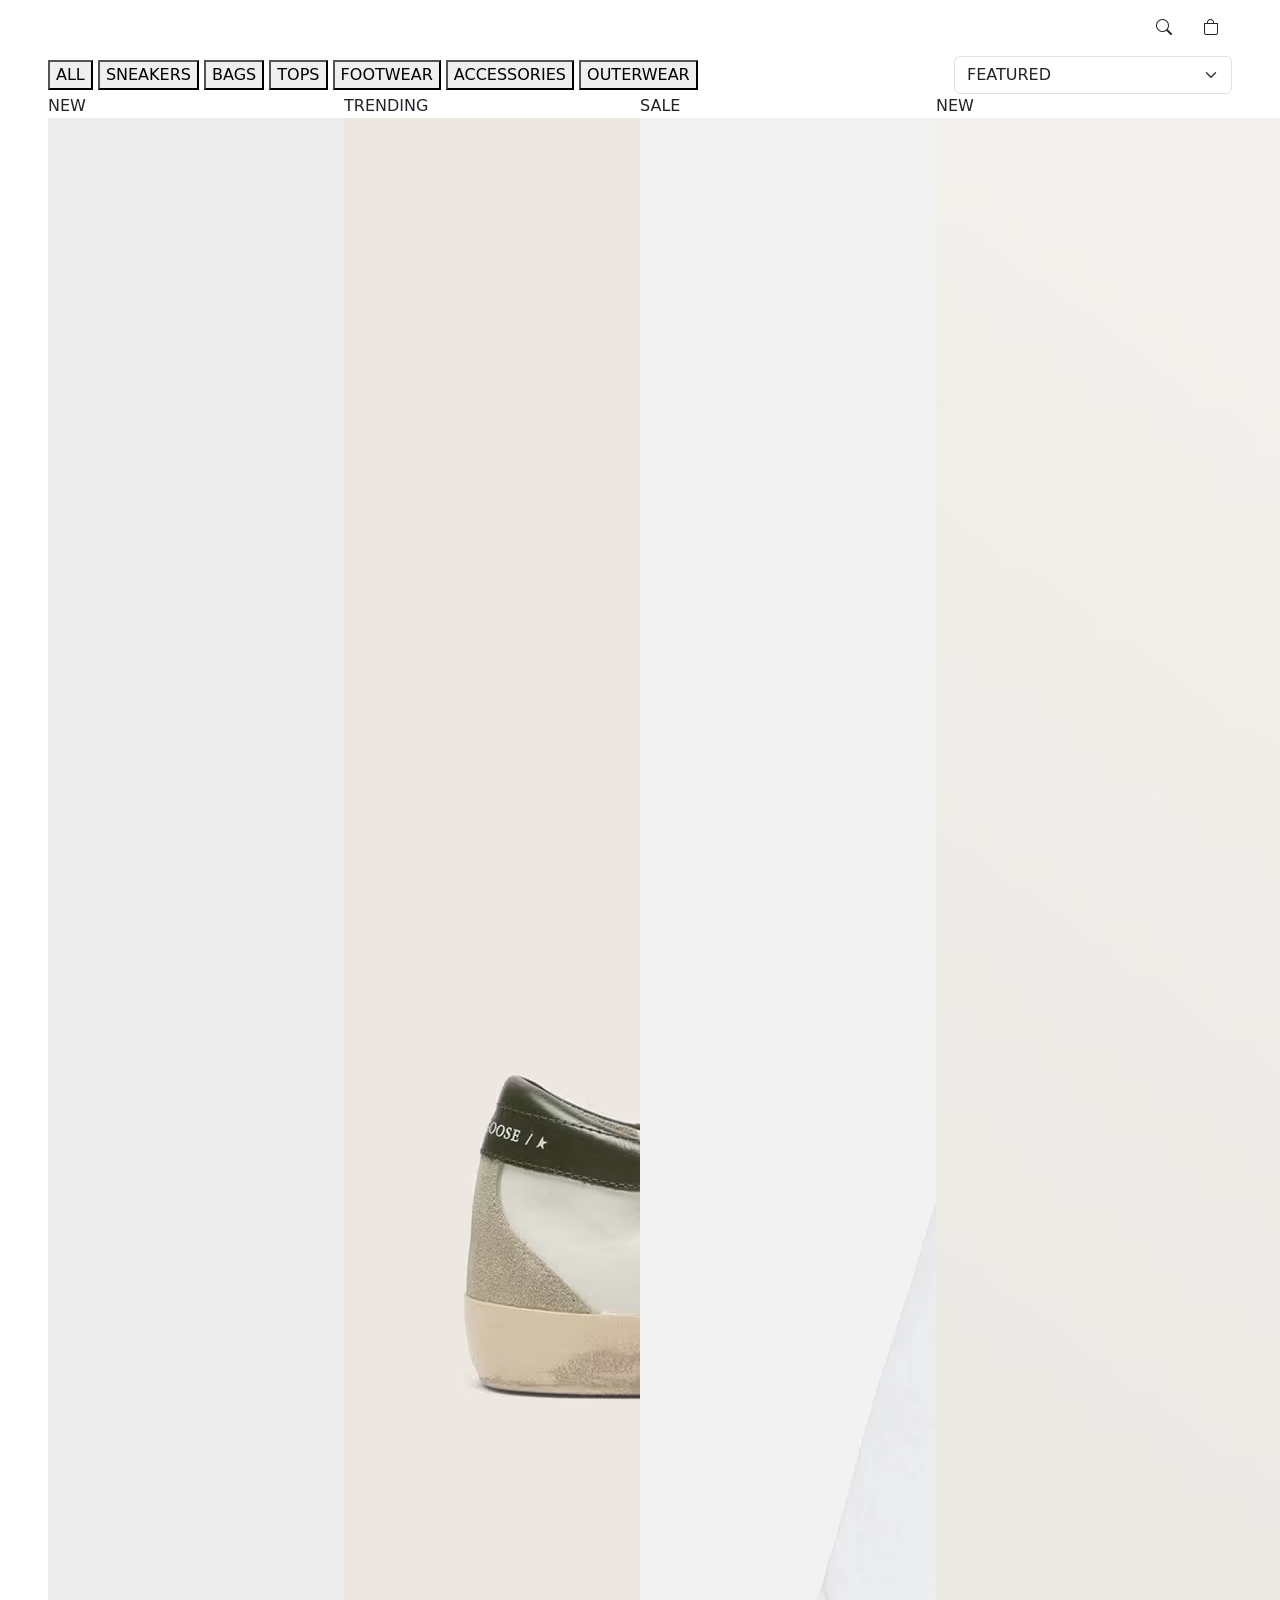
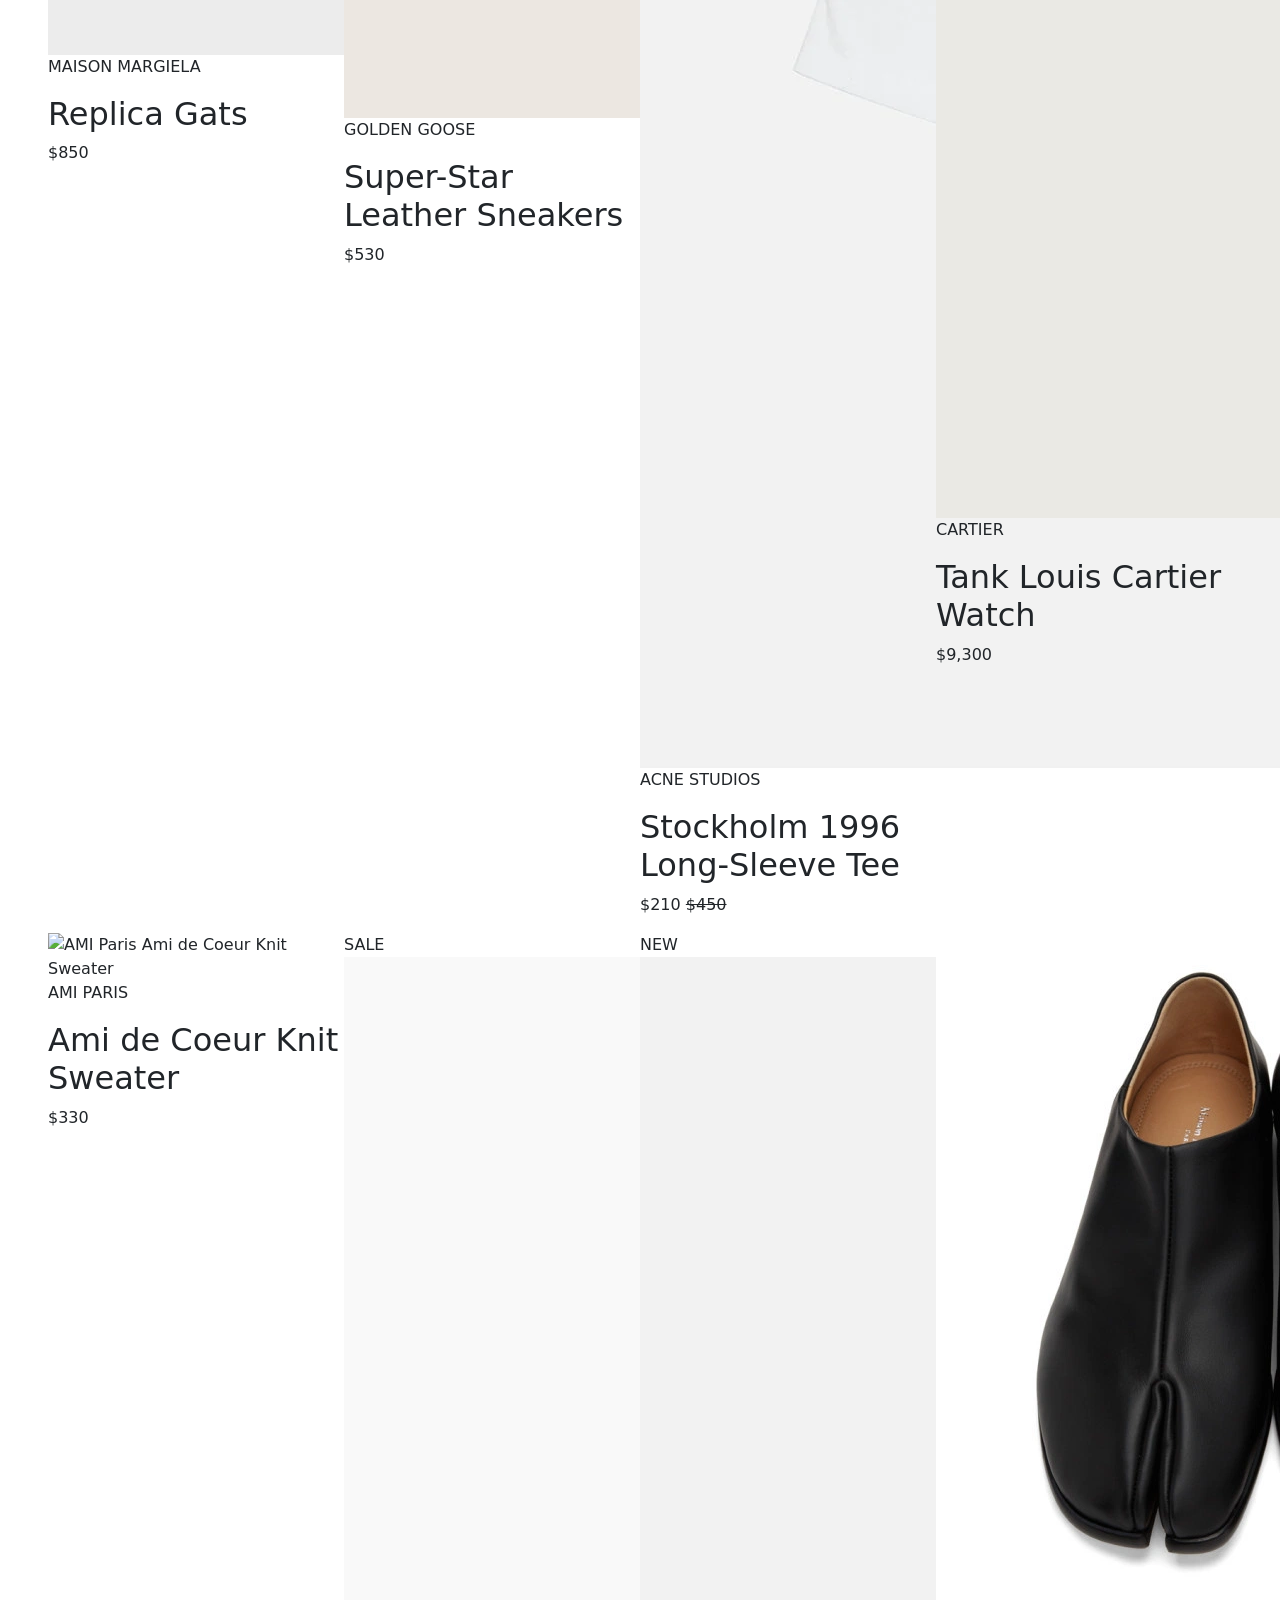
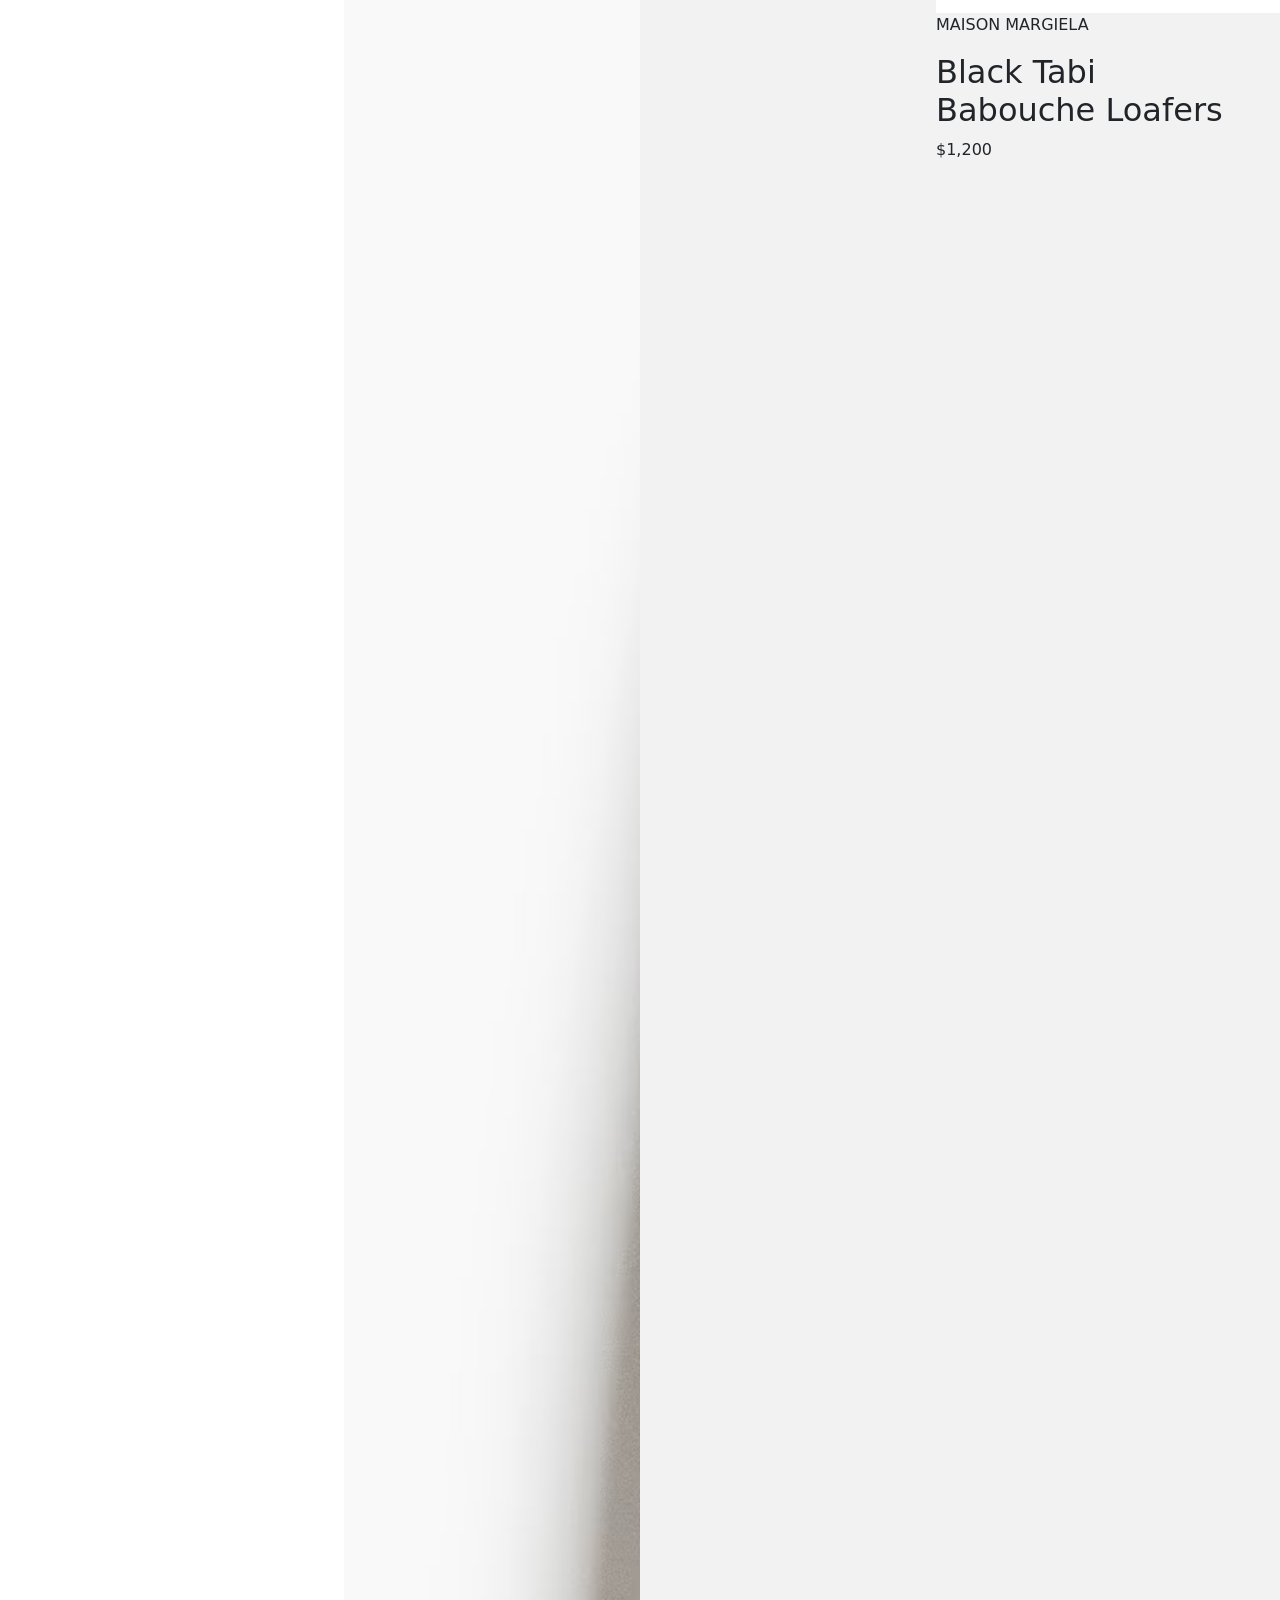
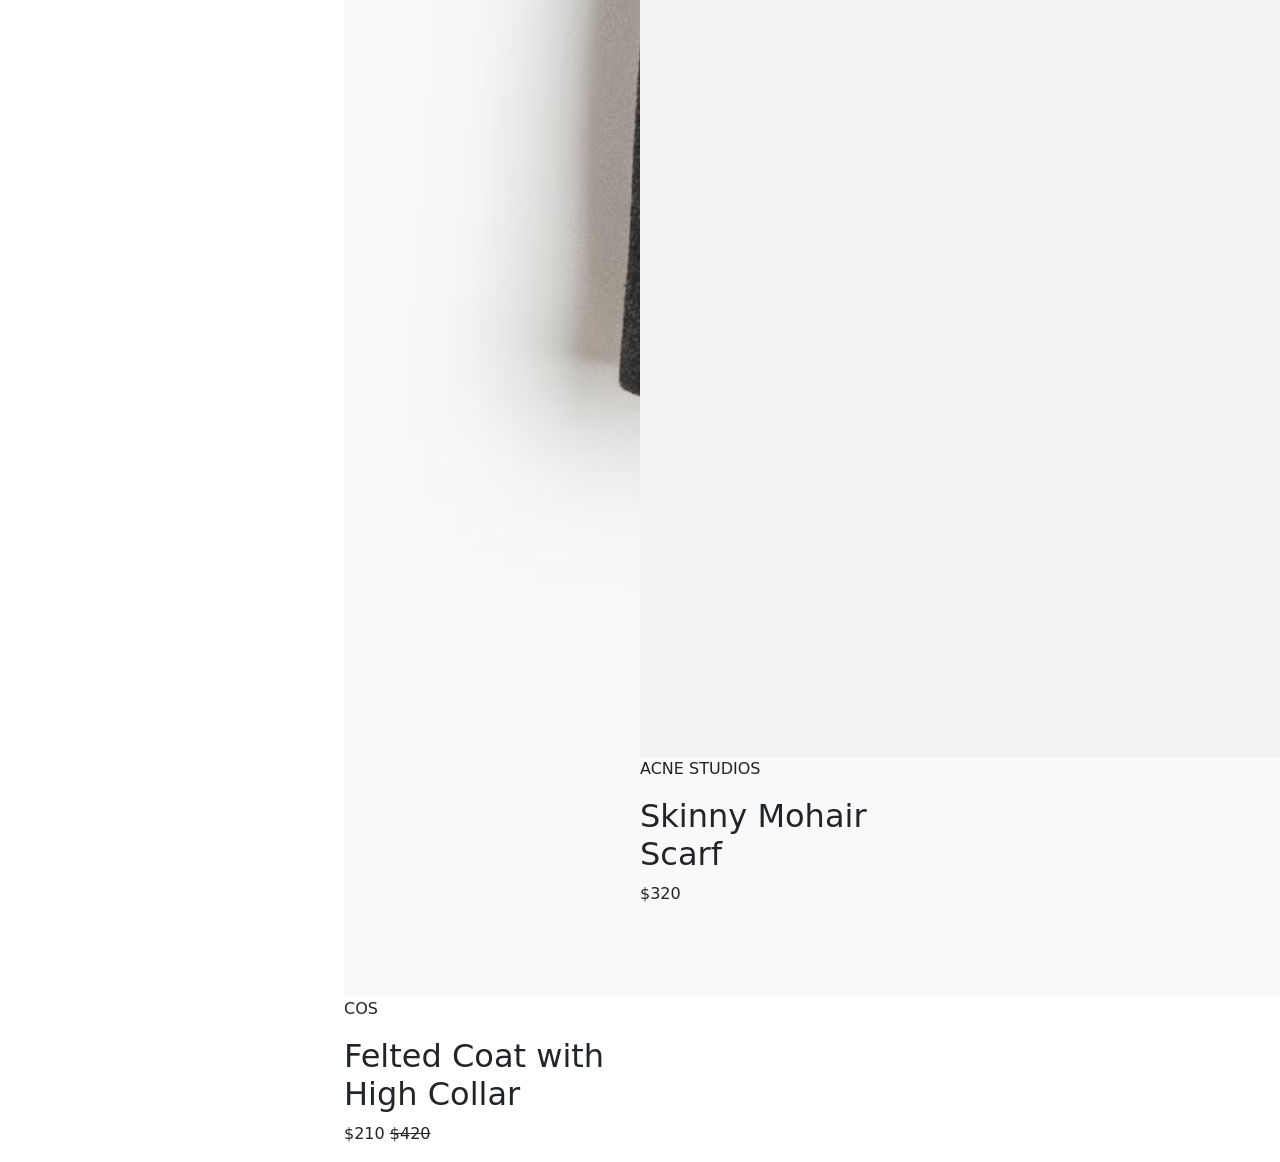
==== Noir.html @ 8368db2e "Add files via upload Subir proyecto NOIR" ====
<!DOCTYPE html>
<html lang="es">

<head>
    <meta charset="UTF-8">
    <meta name="viewport" content="width=device-width, initial-scale=1.0">

    <title>NOIR. | Designer Fashion</title>

    <!-- BOOTSTRAP -->
    <link
        href="https://cdn.jsdelivr.net/npm/bootstrap@5.3.8/dist/css/bootstrap.min.css"
        rel="stylesheet">

    <!-- BOOTSTRAP ICONS -->
    <link
        rel="stylesheet"
        href="https://cdn.jsdelivr.net/npm/bootstrap-icons@1.13.1/font/bootstrap-icons.min.css">

    <!-- CSS -->
    <link rel="stylesheet" href="css/styles.css">
</head>


<body>

    <!-- =====================================================
         HEADER
    ====================================================== -->

    <header>

        <nav class="navbar navbar-expand-lg navbar-dark noir-navbar">

            <div class="container-fluid px-lg-5">

                <!-- LOGO -->

                <a class="navbar-brand noir-logo" href="Noir.html">
                    NOIR.
                </a>


                <!-- BOTÓN RESPONSIVE -->

                <button
                    class="navbar-toggler"
                    type="button"
                    data-bs-toggle="collapse"
                    data-bs-target="#mainNavbar">

                    <span class="navbar-toggler-icon"></span>

                </button>


                <!-- MENÚ -->

                <div
                    class="collapse navbar-collapse"
                    id="mainNavbar">

                    <ul class="navbar-nav mx-auto">

                        <li class="nav-item">

                            <a class="nav-link" href="#">
                                MEN
                            </a>

                        </li>


                        <li class="nav-item">

                            <a class="nav-link" href="#">
                                WOMEN
                            </a>

                        </li>


                        <li class="nav-item">

                            <a class="nav-link" href="#">
                                SNEAKERS
                            </a>

                        </li>


                        <li class="nav-item">

                            <a class="nav-link" href="#">
                                BAGS
                            </a>

                        </li>


                        <li class="nav-item">

                            <a class="nav-link" href="#">
                                SALE
                            </a>

                        </li>

                    </ul>


                    <!-- ICONOS -->

                    <div class="navbar-icons">

                        <!-- BUSCADOR -->

                        <button
                            class="btn icon-button"
                            type="button"
                            data-bs-toggle="offcanvas"
                            data-bs-target="#searchMenu">

                            <i class="bi bi-search"></i>

                        </button>


                        <!-- CARRITO -->

                        <button
                            class="btn icon-button position-relative"
                            type="button">

                            <i class="bi bi-bag"></i>

                            <span
                                id="cartCounter"
                                class="position-absolute top-0 start-100 translate-middle badge rounded-pill">

                                0

                            </span>

                        </button>

                    </div>

                </div>

            </div>

        </nav>


        <!-- =====================================================
             CATEGORÍAS
        ====================================================== -->

        <nav class="category-navbar">

            <div class="container-fluid px-lg-5">

                <div class="row align-items-center">


                    <div class="col-lg-9">

                        <div class="category-links">


                            <button
                                class="category active"
                                data-category="all">

                                ALL

                            </button>


                            <button
                                class="category"
                                data-category="sneakers">

                                SNEAKERS

                            </button>


                            <button
                                class="category"
                                data-category="bags">

                                BAGS

                            </button>


                            <button
                                class="category"
                                data-category="tops">

                                TOPS

                            </button>


                            <button
                                class="category"
                                data-category="footwear">

                                FOOTWEAR

                            </button>


                            <button
                                class="category"
                                data-category="accessories">

                                ACCESSORIES

                            </button>


                            <button
                                class="category"
                                data-category="outerwear">

                                OUTERWEAR

                            </button>


                        </div>

                    </div>


                    <!-- ORDENAR -->

                    <div class="col-lg-3">

                        <select
                            id="sortProducts"
                            class="form-select noir-select">

                            <option value="featured">
                                FEATURED
                            </option>

                            <option value="low">
                                PRICE: LOW TO HIGH
                            </option>

                            <option value="high">
                                PRICE: HIGH TO LOW
                            </option>

                        </select>

                    </div>


                </div>

            </div>

        </nav>

    </header>



    <!-- =====================================================
         CATÁLOGO
    ====================================================== -->

    <main>

        <section
            class="container-fluid px-lg-5 product-section">

            <div
                class="row g-0"
                id="productGrid">


                <!-- =================================================
                     PRODUCTO 1
                     MAISON MARGIELA
                ================================================== -->

                <article
                    class="col-12 col-sm-6 col-lg-3 product-card clickable-product"

                    data-category="sneakers"

                    data-brand="MAISON MARGIELA"

                    data-name="Replica Gats"

                    data-price="850"

                    data-image="MaisonMargiela.webp">


                    <div class="product-image">

                        <span class="product-badge new">
                            NEW
                        </span>

                        <img
                            src="MaisonMargiela.webp"
                            alt="Maison Margiela Replica Gats">

                    </div>


                    <div class="product-info">

                        <p class="brand">
                            MAISON MARGIELA
                        </p>

                        <h2 class="product-name">
                            Replica Gats
                        </h2>

                        <p class="price">
                            $850
                        </p>

                    </div>

                </article>



                <!-- =================================================
                     PRODUCTO 2
                     GOLDEN GOOSE
                ================================================== -->

                <article
                    class="col-12 col-sm-6 col-lg-3 product-card clickable-product"

                    data-category="sneakers"

                    data-brand="GOLDEN GOOSE"

                    data-name="Super-Star Leather Sneakers"

                    data-price="530"

                    data-image="GoldenRed.avif">


                    <div class="product-image">

                        <span class="product-badge trending">
                            TRENDING
                        </span>

                        <img
                            src="GoldenRed.avif"
                            alt="Golden Goose Super-Star Leather Sneakers">

                    </div>


                    <div class="product-info">

                        <p class="brand">
                            GOLDEN GOOSE
                        </p>

                        <h2 class="product-name">
                            Super-Star Leather Sneakers
                        </h2>

                        <p class="price">
                            $530
                        </p>

                    </div>

                </article>



                <!-- =================================================
                     PRODUCTO 3
                     ACNE STUDIOS
                ================================================== -->

                <article
                    class="col-12 col-sm-6 col-lg-3 product-card clickable-product"

                    data-category="tops"

                    data-brand="ACNE STUDIOS"

                    data-name="Stockholm 1996 Long-Sleeve Tee"

                    data-price="210"

                    data-image="AcneStudios.webp">


                    <div class="product-image">

                        <span class="product-badge sale">
                            SALE
                        </span>

                        <img
                            src="AcneStudios.webp"
                            alt="Acne Studios Stockholm 1996 Long-Sleeve Tee">

                    </div>


                    <div class="product-info">

                        <p class="brand">
                            ACNE STUDIOS
                        </p>

                        <h2 class="product-name">
                            Stockholm 1996 Long-Sleeve Tee
                        </h2>

                        <p class="price">

                            $210

                            <del>
                                $450
                            </del>

                        </p>

                    </div>

                </article>



                <!-- =================================================
                     PRODUCTO 4
                     CARTIER
                ================================================== -->

                <article
                    class="col-12 col-sm-6 col-lg-3 product-card clickable-product"

                    data-category="accessories"

                    data-brand="CARTIER"

                    data-name="Tank Louis Cartier Watch"

                    data-price="9300"

                    data-image="Cartier.webp">


                    <div class="product-image">

                        <span class="product-badge new">
                            NEW
                        </span>

                        <img
                            src="Cartier.avif"
                            alt="Tank Louis Cartier Watch">

                    </div>


                    <div class="product-info">

                        <p class="brand">
                            CARTIER
                        </p>

                        <h2 class="product-name">
                            Tank Louis Cartier Watch
                        </h2>

                        <p class="price">
                            $9,300
                        </p>

                    </div>

                </article>



                <!-- =================================================
                     PRODUCTO 5
                     AMI PARIS
                ================================================== -->

                <article
                    class="col-12 col-sm-6 col-lg-3 product-card clickable-product"

                    data-category="tops"

                    data-brand="AMI PARIS"

                    data-name="Ami de Coeur Knit Sweater"

                    data-price="330"

                    data-image="Ami.webp">


                    <div class="product-image">

                        <img
                            src="Ami.webp"
                            alt="AMI Paris Ami de Coeur Knit Sweater">

                    </div>


                    <div class="product-info">

                        <p class="brand">
                            AMI PARIS
                        </p>

                        <h2 class="product-name">
                            Ami de Coeur Knit Sweater
                        </h2>

                        <p class="price">
                            $330
                        </p>

                    </div>

                </article>



                <!-- =================================================
                     PRODUCTO 6
                     COS
                ================================================== -->

                <article
                    class="col-12 col-sm-6 col-lg-3 product-card clickable-product"

                    data-category="outerwear"

                    data-brand="COS"

                    data-name="Felted Coat with High Collar"

                    data-price="210"

                    data-image="HighNeck.avif">


                    <div class="product-image">

                        <span class="product-badge sale">
                            SALE
                        </span>

                        <img
                            src="HighNeck.avif"
                            alt="COS Felted Coat with High Collar">

                    </div>


                    <div class="product-info">

                        <p class="brand">
                            COS
                        </p>

                        <h2 class="product-name">
                            Felted Coat with High Collar
                        </h2>

                        <p class="price">

                            $210

                            <del>
                                $420
                            </del>

                        </p>

                    </div>

                </article>



                <!-- =================================================
                     PRODUCTO 7
                     ACNE STUDIOS
                ================================================== -->

                <article
                    class="col-12 col-sm-6 col-lg-3 product-card clickable-product"

                    data-category="accessories"

                    data-brand="ACNE STUDIOS"

                    data-name="Skinny Mohair Scarf"

                    data-price="320"

                    data-image="AcneScarf.webp">


                    <div class="product-image">

                        <span class="product-badge new">
                            NEW
                        </span>

                        <img
                            src="AcneScarf.webp"
                            alt="Acne Studios Skinny Mohair Scarf">

                    </div>


                    <div class="product-info">

                        <p class="brand">
                            ACNE STUDIOS
                        </p>

                        <h2 class="product-name">
                            Skinny Mohair Scarf
                        </h2>

                        <p class="price">
                            $320
                        </p>

                    </div>

                </article>



                <!-- =================================================
                     PRODUCTO 8
                     MAISON MARGIELA
                ================================================== -->

                <article
                    class="col-12 col-sm-6 col-lg-3 product-card clickable-product"

                    data-category="footwear"

                    data-brand="MAISON MARGIELA"

                    data-name="Black Tabi Babouche Loafers"

                    data-price="1200"

                    data-image="MuiMui.webp">


                    <div class="product-image">

                        <img
                            src="MuiMui.webp"
                            alt="Maison Margiela Black Tabi Babouche Loafers">

                    </div>


                    <div class="product-info">

                        <p class="brand">
                            MAISON MARGIELA
                        </p>

                        <h2 class="product-name">
                            Black Tabi Babouche Loafers
                        </h2>

                        <p class="price">
                            $1,200
                        </p>

                    </div>

                </article>


            </div>

        </section>

    </main>



    <!-- =====================================================
         BUSCADOR OFFCANVAS
    ====================================================== -->

    <div
        class="offcanvas offcanvas-end text-bg-dark"
        tabindex="-1"
        id="searchMenu">


        <div class="offcanvas-header">

            <h5 class="offcanvas-title">
                SEARCH
            </h5>

            <button
                type="button"
                class="btn-close btn-close-white"
                data-bs-dismiss="offcanvas">
            </button>

        </div>


        <div class="offcanvas-body">

            <input
                type="text"
                id="searchInput"
                class="form-control"
                placeholder="Search products...">

        </div>


    </div>



    <!-- BOOTSTRAP JAVASCRIPT -->

    <script
        src="https://cdn.jsdelivr.net/npm/bootstrap@5.3.8/dist/js/bootstrap.bundle.min.js">
    </script>


    <!-- JAVASCRIPT PROPIO -->

    <script src="js/script.js"></script>


</body>

</html>
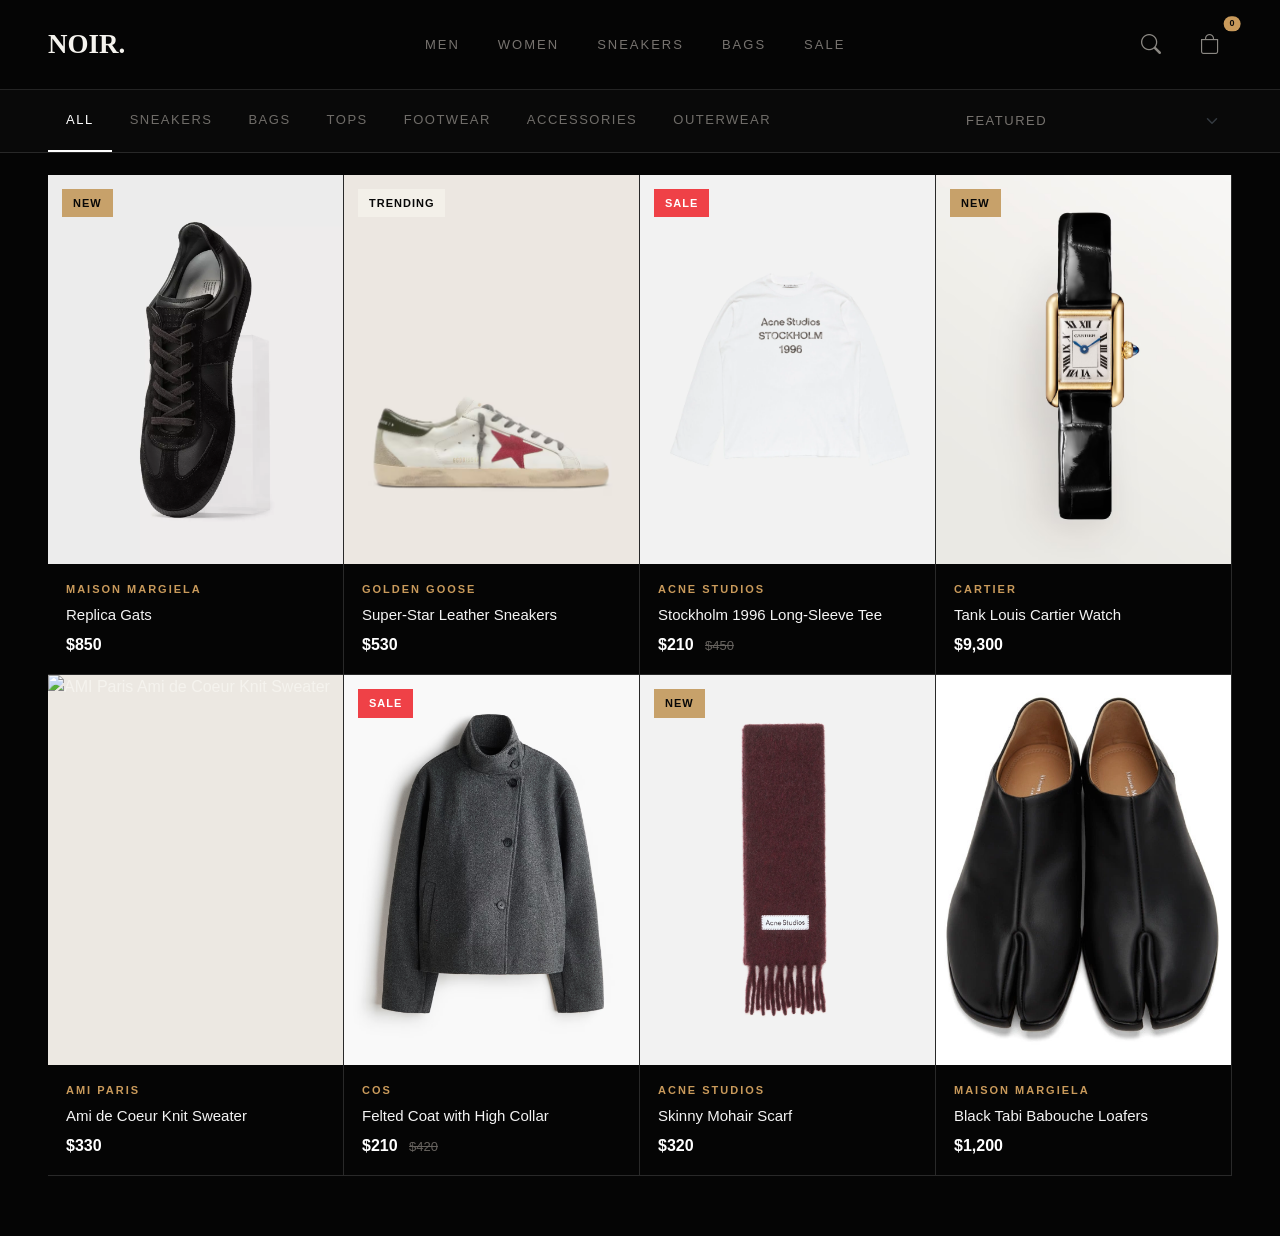
==== commit 524761de: "Update Noir.html" ====
--- a/Noir.html
+++ b/Noir.html
@@ -464,7 +464,7 @@
 
                     data-price="9300"
 
-                    data-image="Cartier.webp">
+                    data-image="Cartier.avif">
 
 
                     <div class="product-image">
--- a/css/styles.css
+++ b/css/styles.css
@@ -0,0 +1,2 @@
+/* Archivo puente para conservar la estructura del proyecto */
+@import url("../styles.css");
